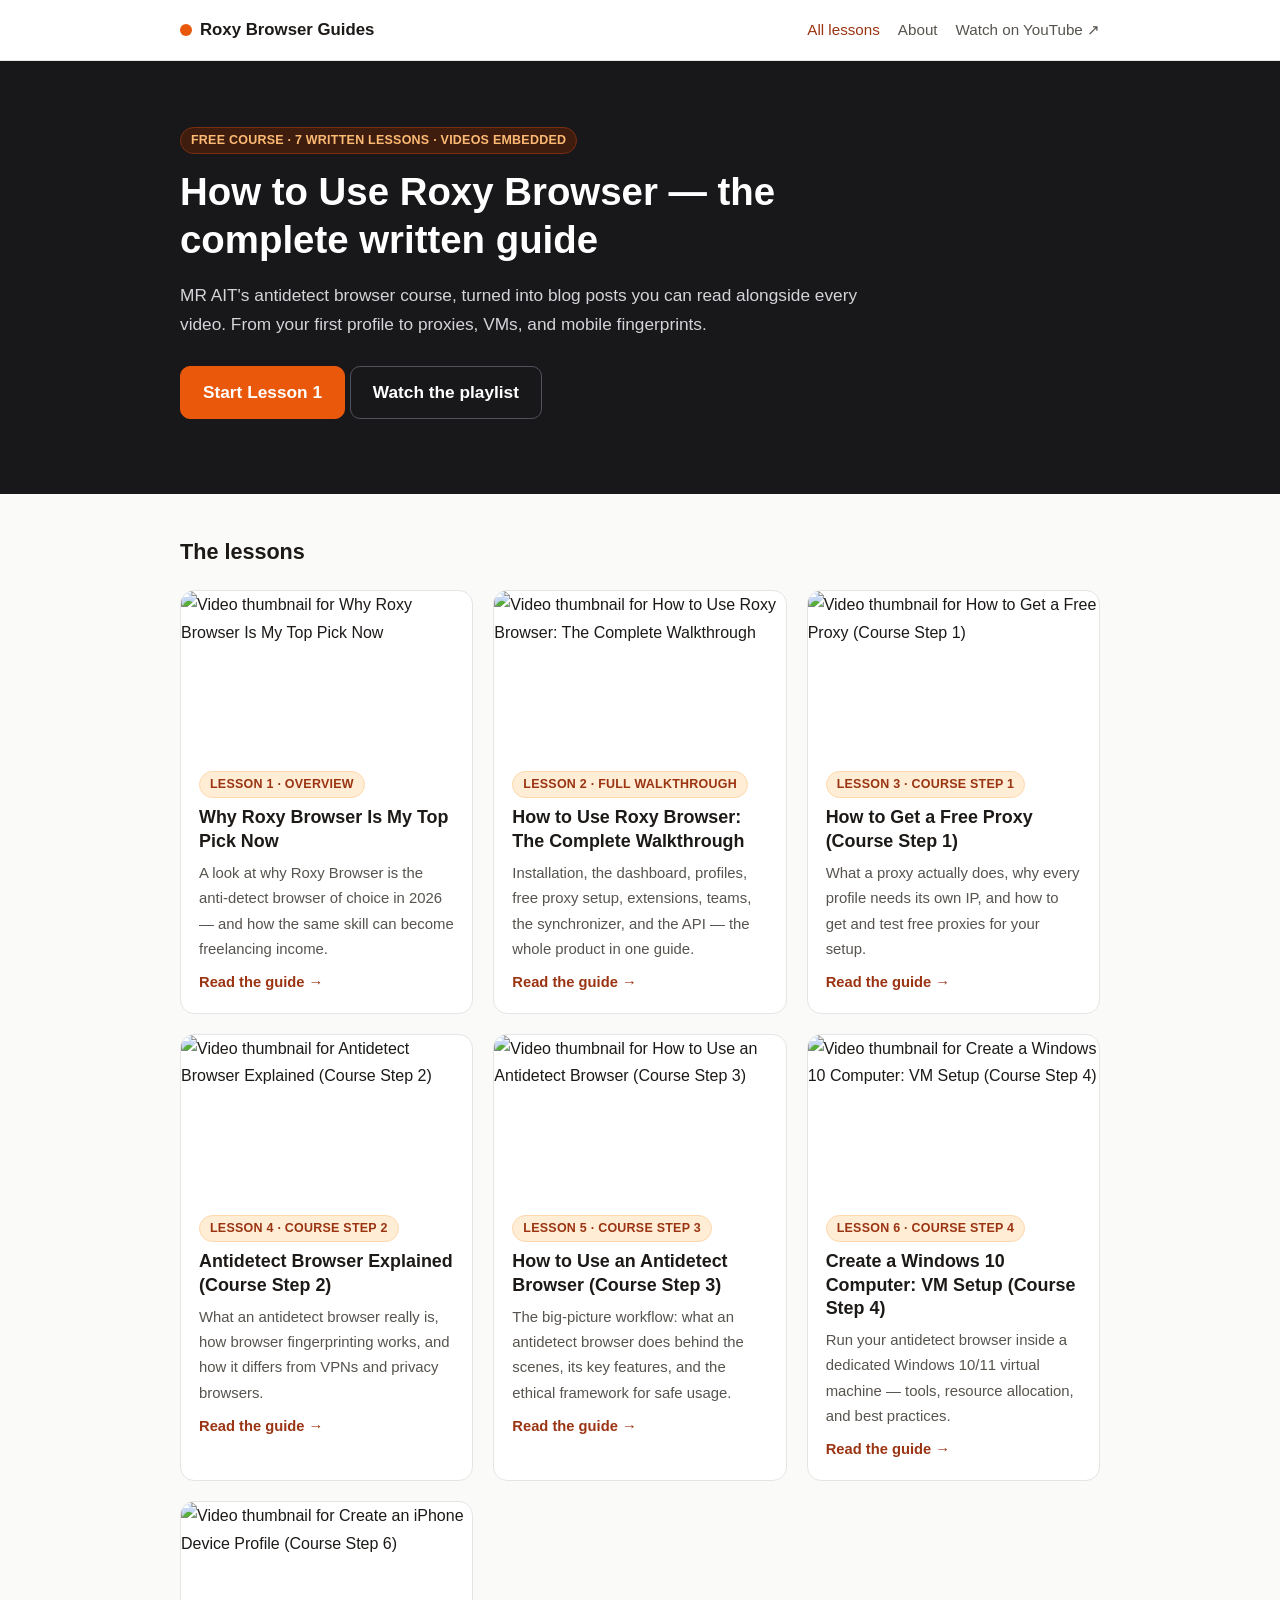
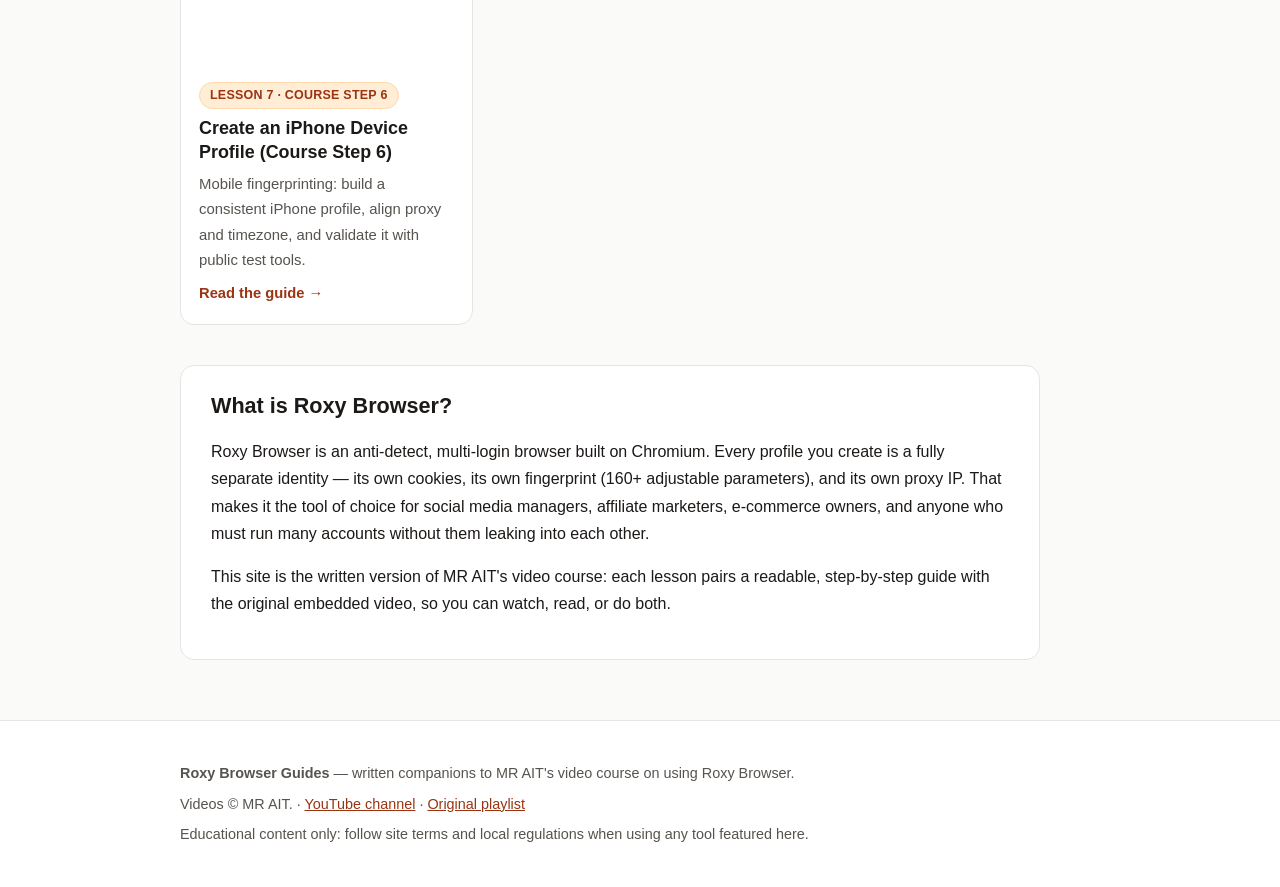
==== index.html @ 5382e628 "Roxy Browser Guides: written companion to MR AIT's video course (7 lessons)" ====
<!DOCTYPE html>
<html lang="en">
<head>
<meta charset="utf-8">
<meta name="viewport" content="width=device-width, initial-scale=1">
<title>Roxy Browser Guides — learn Roxy Browser step by step</title>
<meta name="description" content="MR AIT’s Roxy Browser video course, rewritten as step-by-step written guides with the original videos embedded.">
<meta property="og:title" content="Roxy Browser Guides — learn Roxy Browser step by step">
<meta property="og:description" content="MR AIT’s Roxy Browser video course, rewritten as step-by-step written guides with the original videos embedded.">
<meta property="og:type" content="article">
<meta property="og:image" content="https://i.ytimg.com/vi/reYLen8x8Uo/hqdefault.jpg">
<meta property="og:site_name" content="Roxy Browser Guides">
<link rel="stylesheet" href="css/style.css">

</head>
<body>
<header class="site-head">
  <div class="wrap"><a class="brand" href="index.html"><span class="dot"></span>Roxy Browser Guides</a>
<nav>
  <a class="active" href="index.html">All lessons</a>
  <a href="about.html">About</a>
  <a href="https://www.youtube.com/playlist?list=PLxY412qgkijKLUO1Gplz2q0MyCQC59Vnt" target="_blank" rel="noopener">Watch on YouTube ↗</a>
</nav></div>
</header>
<section class="hero">
  <div class="wrap">
    <span class="pill">Free course · 7 written lessons · videos embedded</span>
    <h1>How to Use Roxy Browser — the complete written guide</h1>
    <p>MR AIT's antidetect browser course, turned into blog posts you can read alongside every video. From your first profile to proxies, VMs, and mobile fingerprints.</p>
    <p class="hero-cta"><a class="btn" href="guides/why-roxy-browser.html">Start Lesson 1</a> <a class="btn ghost" href="https://www.youtube.com/playlist?list=PLxY412qgkijKLUO1Gplz2q0MyCQC59Vnt" target="_blank" rel="noopener">Watch the playlist</a></p>
  </div>
</section>
<main class="wrap">
  <h2 class="section-title">The lessons</h2>
  <div class="grid"><a class="card" id="why-roxy-browser" href="guides/why-roxy-browser.html">
  <img src="https://i.ytimg.com/vi/reYLen8x8Uo/hqdefault.jpg" alt="Video thumbnail for Why Roxy Browser Is My Top Pick Now" loading="lazy">
  <div class="card-body">
    <span class="pill">Lesson 1 · Overview</span>
    <h2>Why Roxy Browser Is My Top Pick Now</h2>
    <p>A look at why Roxy Browser is the anti-detect browser of choice in 2026 — and how the same skill can become freelancing income.</p>
    <span class="more">Read the guide →</span>
  </div>
</a>
<a class="card" id="how-to-use-roxy-browser" href="guides/how-to-use-roxy-browser.html">
  <img src="https://i.ytimg.com/vi/3GObFlyVRl0/hqdefault.jpg" alt="Video thumbnail for How to Use Roxy Browser: The Complete Walkthrough" loading="lazy">
  <div class="card-body">
    <span class="pill">Lesson 2 · Full Walkthrough</span>
    <h2>How to Use Roxy Browser: The Complete Walkthrough</h2>
    <p>Installation, the dashboard, profiles, free proxy setup, extensions, teams, the synchronizer, and the API — the whole product in one guide.</p>
    <span class="more">Read the guide →</span>
  </div>
</a>
<a class="card" id="free-proxy-guide" href="guides/free-proxy-guide.html">
  <img src="https://i.ytimg.com/vi/8UHSmgzVONw/hqdefault.jpg" alt="Video thumbnail for How to Get a Free Proxy (Course Step 1)" loading="lazy">
  <div class="card-body">
    <span class="pill">Lesson 3 · Course Step 1</span>
    <h2>How to Get a Free Proxy (Course Step 1)</h2>
    <p>What a proxy actually does, why every profile needs its own IP, and how to get and test free proxies for your setup.</p>
    <span class="more">Read the guide →</span>
  </div>
</a>
<a class="card" id="antidetect-browser-explained" href="guides/antidetect-browser-explained.html">
  <img src="https://i.ytimg.com/vi/QDRJJfFcy1k/hqdefault.jpg" alt="Video thumbnail for Antidetect Browser Explained (Course Step 2)" loading="lazy">
  <div class="card-body">
    <span class="pill">Lesson 4 · Course Step 2</span>
    <h2>Antidetect Browser Explained (Course Step 2)</h2>
    <p>What an antidetect browser really is, how browser fingerprinting works, and how it differs from VPNs and privacy browsers.</p>
    <span class="more">Read the guide →</span>
  </div>
</a>
<a class="card" id="how-to-use-antidetect-browser" href="guides/how-to-use-antidetect-browser.html">
  <img src="https://i.ytimg.com/vi/vTpYhkIUUYg/hqdefault.jpg" alt="Video thumbnail for How to Use an Antidetect Browser (Course Step 3)" loading="lazy">
  <div class="card-body">
    <span class="pill">Lesson 5 · Course Step 3</span>
    <h2>How to Use an Antidetect Browser (Course Step 3)</h2>
    <p>The big-picture workflow: what an antidetect browser does behind the scenes, its key features, and the ethical framework for safe usage.</p>
    <span class="more">Read the guide →</span>
  </div>
</a>
<a class="card" id="windows-10-vm-setup" href="guides/windows-10-vm-setup.html">
  <img src="https://i.ytimg.com/vi/3eqxPU8NAYA/hqdefault.jpg" alt="Video thumbnail for Create a Windows 10 Computer: VM Setup (Course Step 4)" loading="lazy">
  <div class="card-body">
    <span class="pill">Lesson 6 · Course Step 4</span>
    <h2>Create a Windows 10 Computer: VM Setup (Course Step 4)</h2>
    <p>Run your antidetect browser inside a dedicated Windows 10/11 virtual machine — tools, resource allocation, and best practices.</p>
    <span class="more">Read the guide →</span>
  </div>
</a>
<a class="card" id="iphone-device-profile" href="guides/iphone-device-profile.html">
  <img src="https://i.ytimg.com/vi/j-Yh7cl0lSg/hqdefault.jpg" alt="Video thumbnail for Create an iPhone Device Profile (Course Step 6)" loading="lazy">
  <div class="card-body">
    <span class="pill">Lesson 7 · Course Step 6</span>
    <h2>Create an iPhone Device Profile (Course Step 6)</h2>
    <p>Mobile fingerprinting: build a consistent iPhone profile, align proxy and timezone, and validate it with public test tools.</p>
    <span class="more">Read the guide →</span>
  </div>
</a></div>
  <section class="intro-block">
    <h2>What is Roxy Browser?</h2>
    <p>Roxy Browser is an anti-detect, multi-login browser built on Chromium. Every profile you create is a fully separate identity — its own cookies, its own fingerprint (160+ adjustable parameters), and its own proxy IP. That makes it the tool of choice for social media managers, affiliate marketers, e-commerce owners, and anyone who must run many accounts without them leaking into each other.</p>
    <p>This site is the written version of MR AIT's video course: each lesson pairs a readable, step-by-step guide with the original embedded video, so you can watch, read, or do both.</p>
  </section>
</main>
<footer class="site-foot"><div class="wrap"><p><strong>Roxy Browser Guides</strong> — written companions to MR AIT's video course on using Roxy Browser.</p>
<p>Videos © MR AIT. · <a href="https://www.youtube.com/@mrait" target="_blank" rel="noopener">YouTube channel</a> · <a href="https://www.youtube.com/playlist?list=PLxY412qgkijKLUO1Gplz2q0MyCQC59Vnt" target="_blank" rel="noopener">Original playlist</a></p>
<p>Educational content only: follow site terms and local regulations when using any tool featured here.</p></div></footer>
</body>
</html>
---- css/style.css ----
:root{--bg:#fafaf9;--ink:#1c1917;--muted:#57534e;--line:#e7e5e4;--accent:#ea580c;--accent-ink:#9a3412;--card:#fff;--dark:#18181b}
*{box-sizing:border-box}html{scroll-behavior:smooth}
body{margin:0;font:16px/1.7 -apple-system,BlinkMacSystemFont,"Segoe UI",Roboto,Helvetica,Arial,sans-serif;color:var(--ink);background:var(--bg)}
.wrap{max-width:960px;margin:0 auto;padding:0 20px}
.narrow{max-width:720px}
a{color:var(--accent-ink)}
h1{font-size:2rem;line-height:1.25;margin:.4em 0}
h2{font-size:1.35rem;margin-top:2em;line-height:1.3}
img{max-width:100%}
.site-head{position:sticky;top:0;z-index:10;background:rgba(255,255,255,.92);backdrop-filter:blur(8px);border-bottom:1px solid var(--line)}
.site-head .wrap{display:flex;align-items:center;justify-content:space-between;height:60px}
.brand{display:flex;align-items:center;gap:8px;font-weight:700;color:var(--ink);text-decoration:none;font-size:1.05rem}
.brand .dot{width:12px;height:12px;border-radius:50%;background:var(--accent);display:inline-block}
.site-head nav{display:flex;gap:18px;font-size:.95rem}
.site-head nav a{color:var(--muted);text-decoration:none}
.site-head nav a.active,.site-head nav a:hover{color:var(--accent-ink)}
@media(max-width:640px){.site-head nav{gap:12px;font-size:.85rem}.site-head nav a:nth-child(2){display:none}}
.pill{display:inline-block;font-size:.78rem;font-weight:600;letter-spacing:.02em;color:var(--accent-ink);background:#ffedd5;border:1px solid #fed7aa;border-radius:999px;padding:2px 10px;text-transform:uppercase}
.crumbs{font-size:.85rem;color:var(--muted);margin:22px 0 4px}
.crumbs span{margin:0 6px}
.byline{color:var(--muted);font-size:.92rem;margin-top:0}
.video-wrap{position:relative;aspect-ratio:16/9;background:#000;border-radius:12px;overflow:hidden;margin:26px 0 10px;box-shadow:0 8px 24px rgba(0,0,0,.12)}
.video-wrap iframe{position:absolute;inset:0;width:100%;height:100%;border:0}
article{max-width:760px}
article p{margin:1.1em 0}
article ul,article ol{padding-left:1.4em}
article li{margin:.4em 0}
.callout{border-radius:12px;padding:14px 18px;margin:1.6em 0;font-size:.97rem}
.callout-warn{background:#fff7ed;border:1px solid #fed7aa}
.callout-tip{background:#f0fdf4;border:1px solid #bbf7d0}
.lesson-list{max-width:760px;margin:40px 0 0;background:var(--card);border:1px solid var(--line);border-radius:12px;padding:18px 22px}
.lesson-list h2{margin:0 0 10px;font-size:1.05rem}
.lesson-list a{display:block;padding:6px 0;color:var(--muted);text-decoration:none;border-bottom:1px dashed var(--line);font-size:.95rem}
.lesson-list a:last-child{border-bottom:0}
.lesson-list a:hover{color:var(--accent-ink)}
.pager-row{display:grid;grid-template-columns:1fr 1fr;gap:14px;margin:34px 0 60px;max-width:760px}
.pager{display:block;background:var(--card);border:1px solid var(--line);border-radius:12px;padding:14px 18px;text-decoration:none;color:var(--ink)}
.pager span{display:block;font-size:.78rem;color:var(--muted);text-transform:uppercase;letter-spacing:.03em}
.pager.next{text-align:right}
.pager:hover{border-color:var(--accent)}
.hero{background:var(--dark);color:#fff;padding:64px 0 58px}
.hero h1{font-size:2.4rem;max-width:720px;margin:.35em 0}
.hero p{color:#d4d4d8;max-width:680px;font-size:1.08rem}
.hero .pill{background:#3f1d0e;border-color:#7c2d12;color:#fdba74}
.btn{display:inline-block;background:var(--accent);color:#fff;font-weight:600;text-decoration:none;padding:11px 22px;border-radius:10px;border:1px solid var(--accent)}
.btn:hover{background:#c2410c}
.btn.ghost{background:transparent;color:#fff;border-color:#52525b}
.btn.ghost:hover{border-color:#fff;background:transparent}
.hero-cta{margin-top:26px}
.section-title{margin-top:44px}
.grid{display:grid;grid-template-columns:repeat(auto-fill,minmax(280px,1fr));gap:20px;margin:24px 0 10px}
.card{background:var(--card);border:1px solid var(--line);border-radius:14px;overflow:hidden;text-decoration:none;color:var(--ink);display:flex;flex-direction:column;transition:transform .12s ease,box-shadow .12s ease}
.card:hover{transform:translateY(-3px);box-shadow:0 10px 26px rgba(0,0,0,.09)}
.card img{width:100%;aspect-ratio:16/9;object-fit:cover;display:block}
.card-body{padding:16px 18px 18px;display:flex;flex-direction:column;gap:8px}
.card-body .pill{align-self:flex-start}
.card h2{margin:0;font-size:1.12rem}
.card p{margin:0;color:var(--muted);font-size:.93rem}
.card .more{color:var(--accent-ink);font-weight:600;font-size:.92rem;margin-top:auto}
.intro-block{background:var(--card);border:1px solid var(--line);border-radius:14px;padding:26px 30px;margin:40px 0 60px;max-width:860px}
.intro-block h2{margin-top:0}
.site-foot{border-top:1px solid var(--line);background:#fff;margin-top:20px;padding:34px 0;color:var(--muted);font-size:.9rem}
.site-foot p{margin:6px 0}
.site-foot a{color:var(--accent-ink)}
@media(max-width:640px){.hero{padding:44px 0}.hero h1{font-size:1.7rem}.pager-row{grid-template-columns:1fr}.pager.next{text-align:left}}
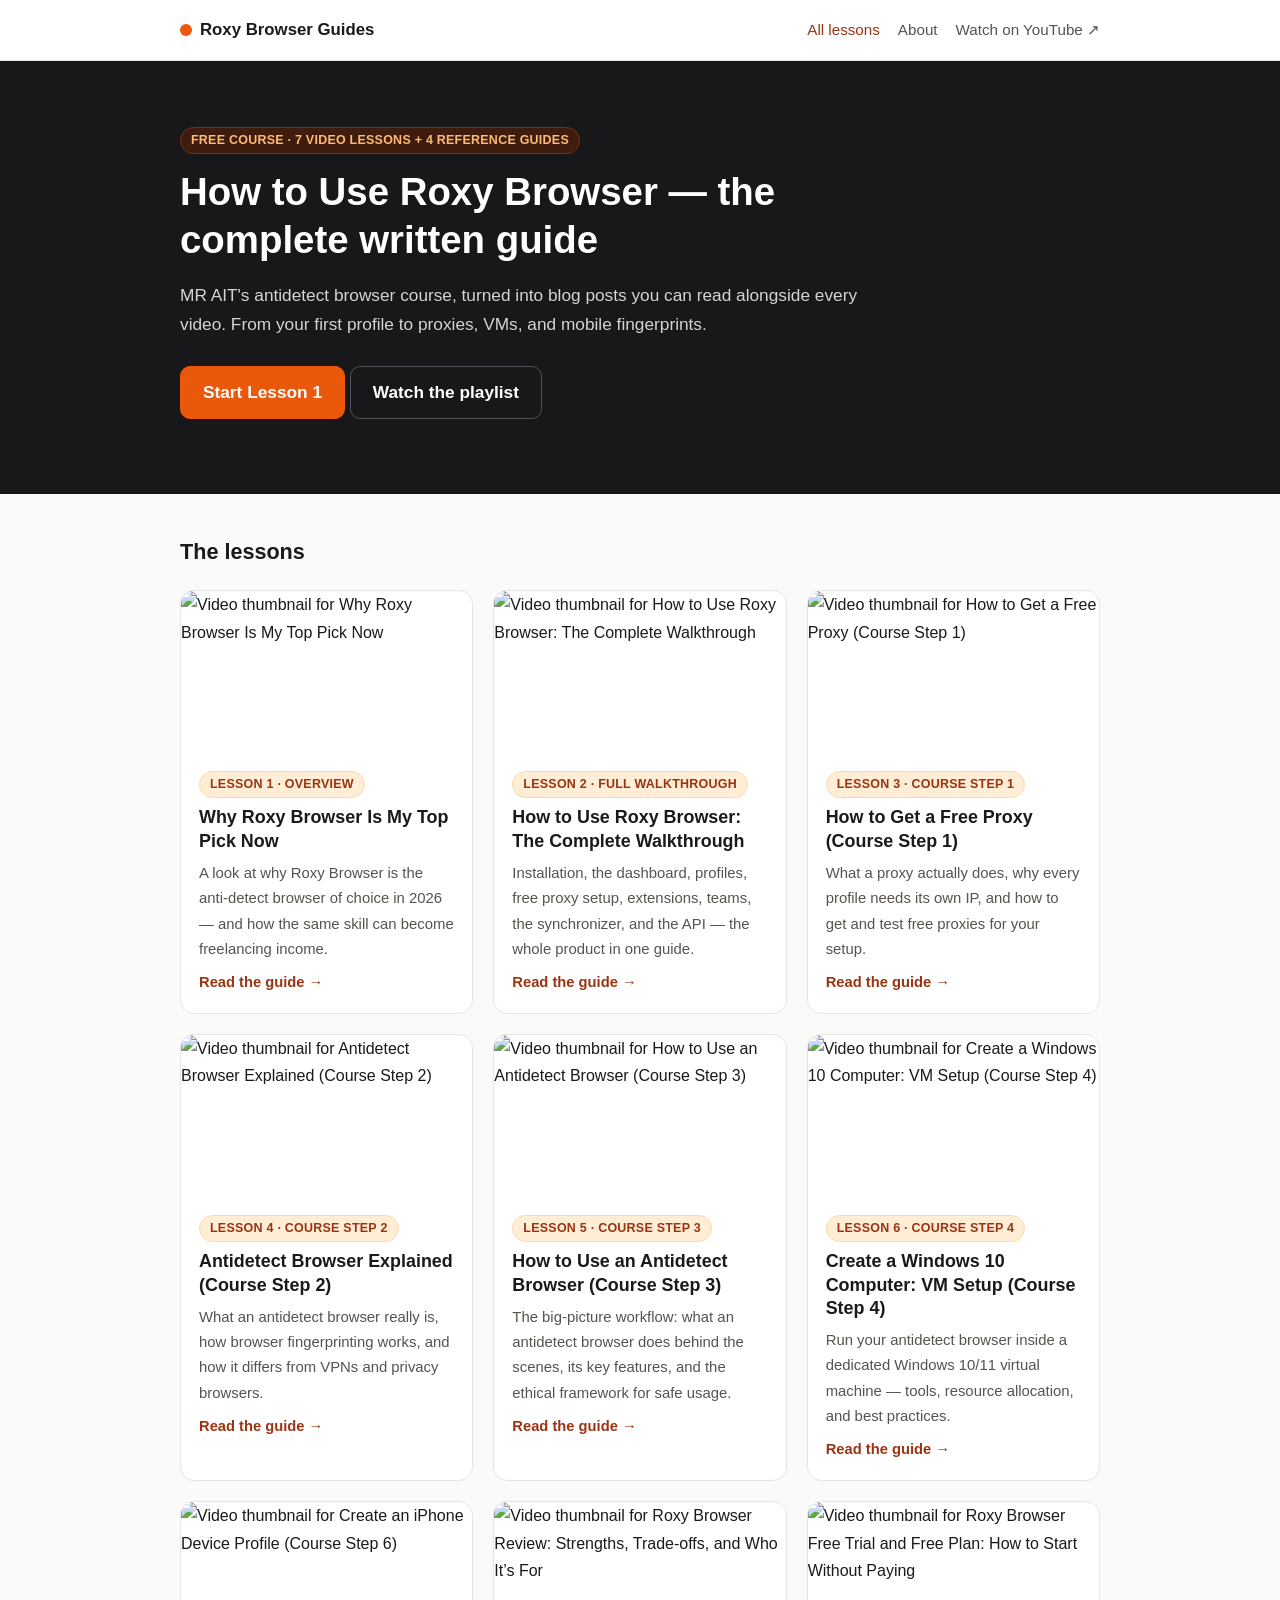
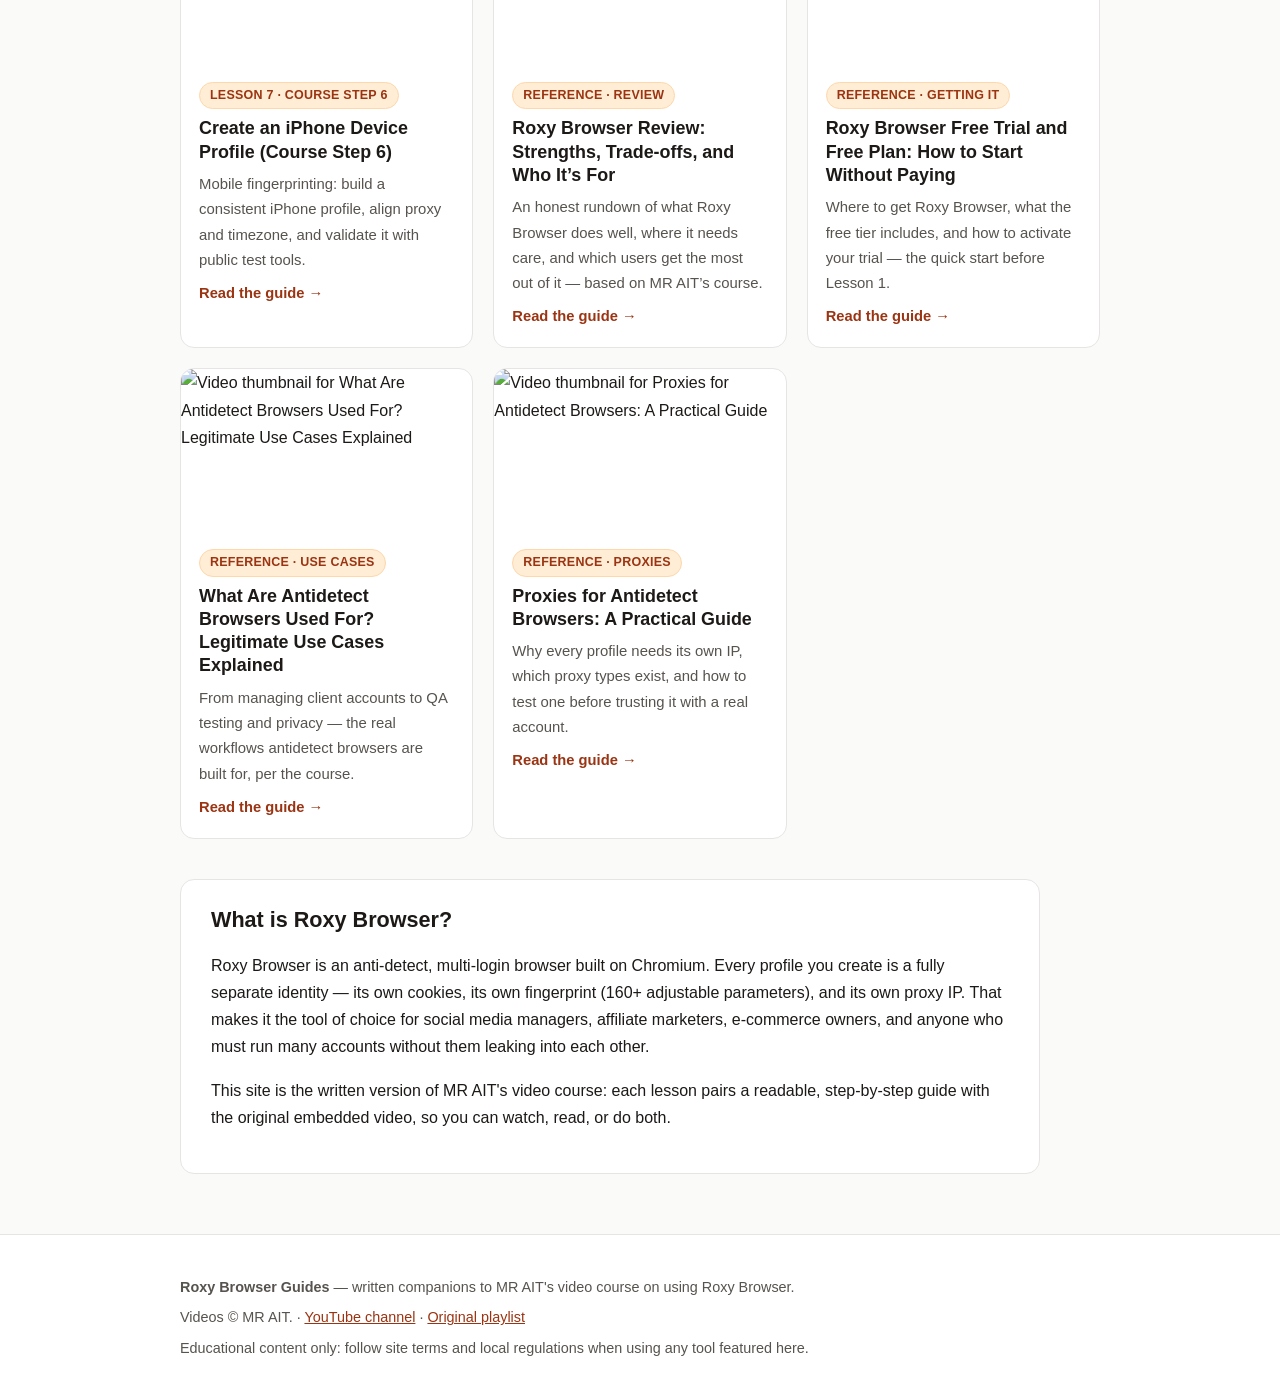
==== commit 61d0d49f: "Expand guides: FAQ sections on all pages + 4 new reference guides (review, free trial, use cases, pr" ====
--- a/index.html
+++ b/index.html
@@ -5,6 +5,7 @@
 <meta name="viewport" content="width=device-width, initial-scale=1">
 <title>Roxy Browser Guides — learn Roxy Browser step by step</title>
 <meta name="description" content="MR AIT’s Roxy Browser video course, rewritten as step-by-step written guides with the original videos embedded.">
+<meta name="google-site-verification" content="36pb8IPRRwSPMd5rkoVs9BLezMyI7jY3Jf77o13JfJ8">
 <meta property="og:title" content="Roxy Browser Guides — learn Roxy Browser step by step">
 <meta property="og:description" content="MR AIT’s Roxy Browser video course, rewritten as step-by-step written guides with the original videos embedded.">
 <meta property="og:type" content="article">
@@ -24,7 +25,7 @@
 </header>
 <section class="hero">
   <div class="wrap">
-    <span class="pill">Free course · 7 written lessons · videos embedded</span>
+    <span class="pill">Free course · 7 video lessons + 4 reference guides</span>
     <h1>How to Use Roxy Browser — the complete written guide</h1>
     <p>MR AIT's antidetect browser course, turned into blog posts you can read alongside every video. From your first profile to proxies, VMs, and mobile fingerprints.</p>
     <p class="hero-cta"><a class="btn" href="guides/why-roxy-browser.html">Start Lesson 1</a> <a class="btn ghost" href="https://www.youtube.com/playlist?list=PLxY412qgkijKLUO1Gplz2q0MyCQC59Vnt" target="_blank" rel="noopener">Watch the playlist</a></p>
@@ -94,6 +95,42 @@
     <p>Mobile fingerprinting: build a consistent iPhone profile, align proxy and timezone, and validate it with public test tools.</p>
     <span class="more">Read the guide →</span>
   </div>
+</a>
+<a class="card" id="roxy-browser-review" href="guides/roxy-browser-review.html">
+  <img src="https://i.ytimg.com/vi/reYLen8x8Uo/hqdefault.jpg" alt="Video thumbnail for Roxy Browser Review: Strengths, Trade-offs, and Who It’s For" loading="lazy">
+  <div class="card-body">
+    <span class="pill">Reference · Review</span>
+    <h2>Roxy Browser Review: Strengths, Trade-offs, and Who It’s For</h2>
+    <p>An honest rundown of what Roxy Browser does well, where it needs care, and which users get the most out of it — based on MR AIT’s course.</p>
+    <span class="more">Read the guide →</span>
+  </div>
+</a>
+<a class="card" id="roxy-browser-free-trial" href="guides/roxy-browser-free-trial.html">
+  <img src="https://i.ytimg.com/vi/reYLen8x8Uo/hqdefault.jpg" alt="Video thumbnail for Roxy Browser Free Trial and Free Plan: How to Start Without Paying" loading="lazy">
+  <div class="card-body">
+    <span class="pill">Reference · Getting It</span>
+    <h2>Roxy Browser Free Trial and Free Plan: How to Start Without Paying</h2>
+    <p>Where to get Roxy Browser, what the free tier includes, and how to activate your trial — the quick start before Lesson 1.</p>
+    <span class="more">Read the guide →</span>
+  </div>
+</a>
+<a class="card" id="antidetect-browser-use-cases" href="guides/antidetect-browser-use-cases.html">
+  <img src="https://i.ytimg.com/vi/reYLen8x8Uo/hqdefault.jpg" alt="Video thumbnail for What Are Antidetect Browsers Used For? Legitimate Use Cases Explained" loading="lazy">
+  <div class="card-body">
+    <span class="pill">Reference · Use Cases</span>
+    <h2>What Are Antidetect Browsers Used For? Legitimate Use Cases Explained</h2>
+    <p>From managing client accounts to QA testing and privacy — the real workflows antidetect browsers are built for, per the course.</p>
+    <span class="more">Read the guide →</span>
+  </div>
+</a>
+<a class="card" id="proxies-for-antidetect-browser" href="guides/proxies-for-antidetect-browser.html">
+  <img src="https://i.ytimg.com/vi/reYLen8x8Uo/hqdefault.jpg" alt="Video thumbnail for Proxies for Antidetect Browsers: A Practical Guide" loading="lazy">
+  <div class="card-body">
+    <span class="pill">Reference · Proxies</span>
+    <h2>Proxies for Antidetect Browsers: A Practical Guide</h2>
+    <p>Why every profile needs its own IP, which proxy types exist, and how to test one before trusting it with a real account.</p>
+    <span class="more">Read the guide →</span>
+  </div>
 </a></div>
   <section class="intro-block">
     <h2>What is Roxy Browser?</h2>
--- a/css/style.css
+++ b/css/style.css
@@ -29,6 +29,10 @@
 .callout-warn{background:#fff7ed;border:1px solid #fed7aa}
 .callout-tip{background:#f0fdf4;border:1px solid #bbf7d0}
 .lesson-list{max-width:760px;margin:40px 0 0;background:var(--card);border:1px solid var(--line);border-radius:12px;padding:18px 22px}
+.faq details{background:var(--card);border:1px solid var(--line);border-radius:10px;margin:10px 0;padding:0 16px}
+.faq summary{cursor:pointer;font-weight:600;padding:12px 0}
+.faq details[open]{padding-bottom:8px}
+.faq details p{margin:0 0 12px;color:var(--muted)}
 .lesson-list h2{margin:0 0 10px;font-size:1.05rem}
 .lesson-list a{display:block;padding:6px 0;color:var(--muted);text-decoration:none;border-bottom:1px dashed var(--line);font-size:.95rem}
 .lesson-list a:last-child{border-bottom:0}
